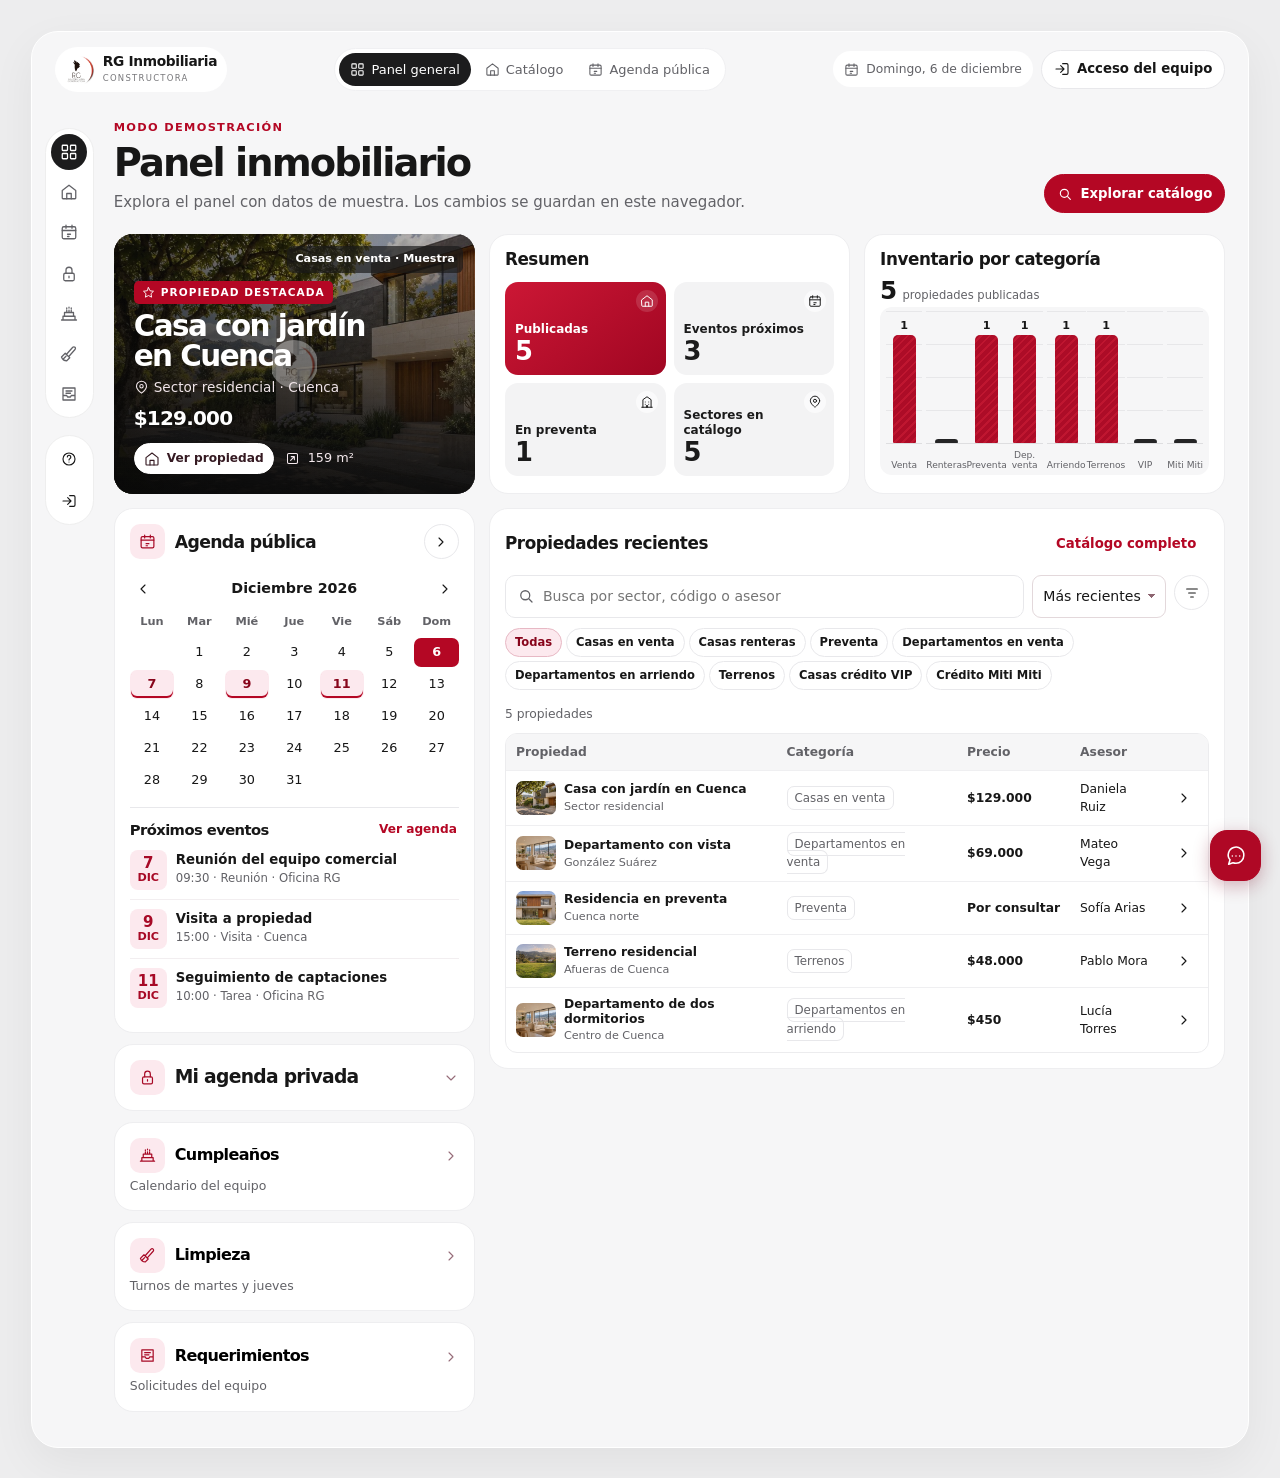
==== rg-panel/index.html @ 6d9566f4 "Publicar el panel interactivo de demostración de RG" ====
<!doctype html>
<html lang="es-EC">
<head>
<meta charset="utf-8">
<meta name="viewport" content="width=device-width,initial-scale=1">
<meta name="theme-color" content="#32141d">
<meta name="description" content="Catálogo de propiedades y panel de trabajo de RG Inmobiliaria Constructora.">
<link rel="icon" href="./assets/logo.webp" type="image/webp">
<link rel="stylesheet" href="./styles.css">
<title>RG Inmobiliaria Constructora</title>
<script type="module" src="./app.js"></script>
</head>
<body>
<div id="splash" aria-label="Cargando RG Inmobiliaria">
  <div class="splash-logo"><img src="./assets/logo.webp" alt="RG Inmobiliaria Constructora"></div>
  <div class="splash-track"><span></span></div>
</div>
<div id="app" aria-busy="true"></div>
<dialog id="dialog" aria-labelledby="dialog-name"></dialog>
<div id="alerts" aria-live="polite" aria-atomic="true"></div>
<noscript>Activa JavaScript para abrir el catálogo y el panel.</noscript>
</body>
</html>
---- rg-panel/styles.css ----
:root{--ink:#241a1e;--muted:#75696d;--soft:#f8f5f5;--paper:#fff;--border:#ebe4e6;--red:#a51d3c;--red-dark:#80142d;--rose:#faedf0;--wine:#2d111a;--radius:19px;--shadow:0 3px 14px #3a1d2207;--side:230px;color-scheme:light;font:16px/1.47 'Inter',system-ui,-apple-system,BlinkMacSystemFont,'Segoe UI',sans-serif;color:var(--ink);background:#f7f5f5}
*{box-sizing:border-box}
body{margin:0;min-width:320px}
button,input,select,textarea{font:inherit}
button{cursor:pointer}
a{color:inherit}
button:focus-visible,a:focus-visible,input:focus-visible,select:focus-visible,textarea:focus-visible,summary:focus-visible{outline:3px solid #ce6a82;outline-offset:3px}
button:disabled{cursor:not-allowed;opacity:.54}
button,select,a{-webkit-tap-highlight-color:transparent}
[hidden]{display:none!important}
img{display:block;max-width:100%;object-fit:cover}
h1,h2,h3,h4,p{margin:0}
h1,h2,h3,h4{line-height:1.16;letter-spacing:-.038em}
.small{font-size:.8rem;color:var(--muted)}
.muted{color:var(--muted)}
.ico{width:20px;height:20px;flex:none;vertical-align:middle}
.shell{min-height:100vh;padding-left:var(--side)}
.sidebar{position:fixed;inset:0 auto 0 0;width:var(--side);z-index:12;display:flex;flex-direction:column;background:linear-gradient(155deg,#401822 0%,#2b121a 45%,#231018 100%);color:white;padding:27px 15px 18px;overflow:auto}
.brand{display:flex;align-items:center;gap:10px;margin:0 3px 38px;width:calc(100% - 6px);padding:0;border:0;background:none;color:white;text-align:left}
.brand-logo{width:43px;height:43px;border-radius:11px;background:#fff;object-fit:contain;flex:none}
.brand strong{display:block;letter-spacing:-.024em;font-size:1rem;line-height:1.13}
.brand small{display:block;font-size:.64rem;letter-spacing:.15em;text-transform:uppercase;color:#d6aab4;margin-top:4px}
.nav-group{margin:0 0 21px}
.nav-heading{padding:0 12px;margin:0 0 8px;color:#bf9da7;text-transform:uppercase;font-size:.65rem;font-weight:760;letter-spacing:.13em}
.nav{width:100%;display:flex;align-items:center;gap:11px;margin:2px 0;padding:10px 12px;color:#e0cbd2;border:1px solid transparent;border-radius:10px;background:none;text-align:left;font-size:.86rem;font-weight:540}
.nav .ico{width:18px;height:18px;color:#cc91a0}
.nav:hover,.nav.active{color:#fff;background:#ffffff11}
.nav.active{border-color:#ee9fb42f;background:#a935555c}
.nav.active .ico{color:#fff}
.nav.active::after{content:"";margin-left:auto;width:5px;height:5px;border-radius:50%;background:#f3b3c4}
.side-bottom{margin-top:auto}
.side-offline{display:flex;align-items:center;gap:9px;margin:0 8px 10px;padding:9px 2px;color:#d9bcc4;border-bottom:1px solid #ffffff18;font-size:.75rem}
.side-offline .ico{height:16px;width:16px;color:#e7a8b6}
.topbar{height:68px;display:flex;justify-content:space-between;align-items:center;gap:12px;padding:0 30px;background:#fff;border-bottom:1px solid var(--border)}
.breadcrumb{display:flex;align-items:center;gap:8px;color:var(--muted);font-size:.84rem;white-space:nowrap}
.breadcrumb .ico{width:16px;height:16px;color:var(--red)}
.breadcrumb strong{color:var(--ink);font-weight:700}
.top-right{display:flex;align-items:center;gap:13px}
.top-date{display:flex;align-items:center;gap:7px;font-size:.8rem;color:var(--muted);text-transform:capitalize}
.top-date .ico{width:15px;height:15px}
.main{padding:30px;max-width:1600px;margin:auto}
.header-content{display:flex;align-items:end;justify-content:space-between;gap:16px;margin-bottom:24px}
.header-content .label{margin-bottom:7px}
.label{font-size:.7rem;font-weight:800;color:var(--red);letter-spacing:.13em;text-transform:uppercase}
.header-content h1{font-size:clamp(1.85rem,3.1vw,2.85rem);font-weight:790}
.header-content p{color:var(--muted);margin-top:7px;font-size:.93rem}
.profile{border:1px solid var(--border);border-radius:11px;background:#fff;display:flex;align-items:center;gap:7px;padding:5px 8px 5px 5px;color:var(--ink);font-size:.8rem;font-weight:700}
.profile .ico{width:15px;height:15px;color:var(--muted)}
.avatar{display:inline-grid;place-items:center;background:var(--rose);color:var(--red);width:36px;height:36px;border-radius:50%;flex:none;font-size:.72rem;font-weight:800;overflow:hidden}
.avatar img{width:100%;height:100%}
.avatar.mini{width:27px;height:27px;font-size:.62rem}
.profile .avatar{width:29px;height:29px}
.menu-toggle{display:none}
.btn,.iconbtn,.pill{display:inline-flex;align-items:center;justify-content:center;gap:7px;border:1px solid var(--border);border-radius:10px;min-height:39px;padding:8px 12px;background:#fff;color:var(--ink);font-size:.83rem;font-weight:720;text-decoration:none;white-space:nowrap}
.btn:hover,.iconbtn:hover,.pill:hover,.profile:hover{background:var(--rose);border-color:#dfacb9;color:var(--red-dark)}
.btn .ico,.iconbtn .ico{width:16px;height:16px}
.btn.primary{background:var(--red);border-color:var(--red);color:#fff;box-shadow:0 3px 8px #9b214727}
.btn.primary:hover{background:var(--red-dark);border-color:var(--red-dark)}
.btn.danger{color:#aa1738;background:#fff6f8;border-color:#ecc4cd}
.btn.ghost{border-color:transparent;background:none;color:var(--red);box-shadow:none}
.btn.light{background:#fff;color:#351a22;border-color:#fff}
.iconbtn{width:35px;height:35px;min-height:35px;padding:0}
.pill{border-radius:100px;padding:7px 12px;min-height:0;font-size:.82rem}
.pill.active{background:var(--rose);border-color:#e7b8c4;color:var(--red-dark)}
.action-row{display:flex;gap:8px;flex-wrap:wrap;align-items:center}
.dashboard{display:grid;grid-template-columns:minmax(0,1fr) minmax(282px,320px);gap:22px;align-items:start}
.dashboard-left,.dashboard-right,.stack{display:grid;gap:18px;min-width:0}
.panel{border:1px solid var(--border);border-radius:var(--radius);background:var(--paper);box-shadow:var(--shadow);min-width:0}
.panel.pad{padding:19px}
.widget-head{display:flex;justify-content:space-between;align-items:center;gap:8px;margin-bottom:14px}
.widget-head h2,.widget-head h3{font-size:1.08rem}
.widget-title{display:flex;align-items:center;gap:10px}
.tile-icon{width:35px;height:35px;display:grid;place-items:center;background:var(--rose);color:var(--red);border-radius:10px;flex:none}
.tile-icon .ico{width:17px;height:17px}
.hero{position:relative;overflow:hidden;isolation:isolate;min-height:315px;display:flex;align-items:end;border-radius:var(--radius);background:#582334;color:#fff;box-shadow:0 5px 17px #420d2613}
.hero-img,.hero-shade{position:absolute;inset:0;width:100%;height:100%;z-index:-2}
.hero-img{object-position:center 52%}
.hero-shade{z-index:-1;background:linear-gradient(90deg,#261016f5 1%,#301219ad 42%,#220e1138 78%),linear-gradient(0deg,#211019a0,transparent 52%)}
.hero-content{padding:27px 28px;width:min(100%,560px)}
.hero .kicker{display:inline-flex;align-items:center;gap:6px;margin-bottom:11px;border-radius:5px;padding:4px 8px;font-size:.66rem;font-weight:800;letter-spacing:.10em;text-transform:uppercase;background:#fae7eb;color:#84243b}
.hero .kicker .ico{width:13px;height:13px}
.hero h2{font-size:clamp(1.8rem,3.1vw,3.15rem);line-height:1.02;max-width:520px;letter-spacing:-.053em}
.hero .location{color:#f0e5e9;font-size:.85rem;margin:9px 0 11px}
.hero .price{font-size:1.7rem;color:#fff;font-weight:820;letter-spacing:-.04em}
.hero .hero-foot{margin-top:14px;display:flex;gap:11px;align-items:center;flex-wrap:wrap}
.hero-mark{position:absolute;right:17px;top:15px;font-size:.7rem;font-weight:740;border-radius:6px;padding:5px 8px;background:#2a1023b5;color:white}
.hero-watermark{position:absolute;width:48px;height:48px;top:50%;left:50%;transform:translate(-50%,-50%);opacity:.6;object-fit:contain;border-radius:50%;pointer-events:none;z-index:-0}
.location{display:flex;align-items:center;gap:5px;color:var(--muted);font-size:.81rem}
.location .ico{width:15px;height:15px}
.collection-title{display:flex;align-items:center;justify-content:space-between;gap:10px;margin-bottom:12px}
.collection-title h2{font-size:1.37rem}
.collection-title small{color:var(--muted);font-size:.79rem}
.filters{display:grid;gap:10px}
.search{display:flex;gap:8px}
.searchbox{display:flex;gap:8px;align-items:center;background:white;border:1px solid var(--border);padding:0 11px;border-radius:10px;flex:1;min-width:0;color:var(--muted)}
.searchbox .ico{width:18px;height:18px}
.searchbox input{min-width:0;width:100%;border:0;border-radius:0;padding:10px 0;background:transparent;font-size:.88rem}
.searchbox input:focus{outline:none}
.searchbox:focus-within{outline:2px solid #b8516a}
.search select{width:auto;max-width:49%}
.filter-chips{display:flex;overflow:auto;gap:6px;padding-bottom:4px;scrollbar-width:thin}
.filter-chips .pill{flex:none}
.results{margin-top:11px}
.results-message{font-size:.77rem;color:var(--muted);margin:0 0 10px}
.cards{display:grid;grid-template-columns:repeat(2,minmax(0,1fr));gap:15px}
.cards.catalog-grid{grid-template-columns:repeat(auto-fill,minmax(min(250px,100%),1fr))}
.card{min-width:0;overflow:hidden}
.card-media{position:relative;display:block;aspect-ratio:1.72;width:100%;border:0;padding:0;overflow:hidden;background:#eedee2;color:var(--red)}
.card-media img.cover{width:100%;height:100%;transition:transform .27s}
.card-media:hover img.cover{transform:scale(1.045)}
.card-media .placehold{display:grid;place-items:center;width:100%;height:100%}
.placehold .ico{width:43px;height:43px}
.brand-watermark{position:absolute;left:50%;top:50%;width:39px;height:39px;transform:translate(-50%,-50%);border-radius:50%;opacity:.75;object-fit:contain;pointer-events:none}
.badge{display:inline-flex;align-items:center;gap:5px;background:var(--rose);color:var(--red-dark);border-radius:6px;padding:4px 7px;font-size:.72rem;font-weight:760;line-height:1.22}
.card-media .badge,.gallery .badge{position:absolute;top:10px;right:10px;background:#fff5f8}
.card-media .sample{position:absolute;left:10px;top:10px;padding:3px 6px;color:#fff;border-radius:5px;background:#2c1921c9;font-size:.65rem}
.card-inner{padding:13px 13px 11px}
.card-title{display:block;text-align:left;border:0;background:none;padding:0;margin:0 0 6px;color:var(--ink);font-size:1rem;font-weight:780;line-height:1.2;letter-spacing:-.024em}
.card-title:hover{color:var(--red)}
.card .price{font-size:1.17rem;font-weight:820;color:var(--red);margin:7px 0 5px}
.meta{display:flex;flex-wrap:wrap;align-items:center;gap:8px;font-size:.8rem;color:var(--muted)}
.meta span{display:inline-flex;align-items:center;gap:4px}
.meta .ico{width:15px;height:15px}
.card-foot{border-top:1px solid var(--border);display:flex;align-items:center;justify-content:space-between;margin-top:10px;padding-top:9px;gap:5px}
.author{min-width:0;display:flex;align-items:center;gap:6px;color:var(--muted);font-size:.75rem}
.icon-link{padding:2px!important;min-width:0;min-height:0;border:0;background:none;color:var(--red);font-size:.76rem;font-weight:740;text-overflow:ellipsis;white-space:nowrap}
.calendar{display:grid;gap:4px}
.month-nav{display:flex;align-items:center;justify-content:space-between;margin:2px 0 3px;font-weight:760;font-size:.89rem}
.month-nav .iconbtn{height:27px;width:27px;min-height:27px;border:none}
.weekdays,.days{display:grid;grid-template-columns:repeat(7,minmax(0,1fr));gap:3px}
.weekdays span{color:var(--muted);font-size:.71rem;text-align:center;font-weight:650;padding:4px 0}
.day{border:1px solid transparent;position:relative;min-height:29px;border-radius:7px;font-size:.8rem;display:grid;place-items:center;background:none;color:var(--ink);padding:3px 0}
.day.today{background:var(--red);color:white;font-weight:760}
.day.point{box-shadow:inset 0 -2px var(--red);background:var(--rose);color:var(--red-dark);font-weight:740}
.day.today.point{background:var(--red);color:white;box-shadow:inset 0 -2px #ffb8cd}
.day.chosen,.day:hover{border-color:#c58092}
.agenda-list{display:grid}
.agenda-list .empty-mini{padding:8px 0 0}
.agenda-title{display:flex;align-items:center;justify-content:space-between;gap:6px;border-top:1px solid var(--border);margin-top:12px;padding-top:11px}
.agenda-title h3{font-size:.92rem}
.event-row{display:flex;align-items:center;gap:9px;padding:9px 0;border-bottom:1px solid #f2eef0}
.event-row:last-child{border:0}
.event-open{padding:0;border:0;background:none;text-align:left;color:inherit;flex:1;min-width:0}
.event-open:hover strong{color:var(--red)}
.event-row strong{display:block;overflow-wrap:anywhere;font-size:.83rem;line-height:1.2}
.event-row small{display:block;color:var(--muted);font-size:.73rem;margin-top:3px}
.date-chip{display:grid;place-items:center;align-content:center;min-width:37px;min-height:40px;background:var(--rose);color:var(--red-dark);border-radius:8px;font-size:.7rem;line-height:1.1;font-weight:730;text-transform:uppercase}
.date-chip b{font-size:.94rem}
.inline-count{color:var(--red);font-size:.76rem;font-weight:790;white-space:nowrap}
.widget-compact{display:block;width:100%;text-align:left;background:none;border:0;padding:0}
.widget-compact:hover{color:var(--red)}
.widget-compact .widget-head{margin:0}
.widget-compact .widget-title h3{font-size:1rem}
.widget-copy{margin:4px 0 0;color:var(--muted);font-size:.78rem}
.widget-close{margin-left:auto;color:#966c79}
.widget-close .ico{width:16px;height:16px}
.widget-modules{gap:10px}
.foldable>summary{display:flex;align-items:center;gap:10px;list-style:none;cursor:pointer}
.foldable>summary::-webkit-details-marker{display:none}
.foldable[open]>summary{margin-bottom:11px}
.foldable[open] .widget-close{transform:rotate(180deg)}
.widget-content{margin-top:10px}
.full-agenda{display:grid;grid-template-columns:minmax(295px,1.5fr) minmax(260px,1fr);gap:19px;align-items:start}
.full-agenda .day,.calendar-big .day{min-height:46px;font-size:.92rem}
.list-row{display:flex;align-items:center;justify-content:space-between;gap:10px;padding:12px 0;border-bottom:1px solid var(--border)}
.list-row:last-child{border-bottom:0}
.list-row strong{font-size:.91rem}
.list-row .list-meta{color:var(--muted);font-size:.8rem;margin-top:3px}
.list-row small{color:var(--muted)}
.list-row .flex-left{display:flex;gap:10px;align-items:center;min-width:0}
.empty{padding:24px 18px;text-align:center;color:var(--muted);background:#fcfafa;border:1px dashed #e2d4d8;border-radius:12px;font-size:.88rem}
.empty-mini{font-size:.83rem;color:var(--muted)}
.info-box{padding:11px 13px;background:#faf3f5;border:1px solid #f0dce2;border-radius:10px;color:#694955;font-size:.84rem;margin-bottom:13px}
.cleaning-layout{display:grid;grid-template-columns: minmax(0,1.2fr) minmax(290px,1fr);gap:18px;align-items:start}
.cleaning-layout .stack{gap:12px}
.turns{display:grid;gap:8px;margin-top:11px}
.turn{display:grid;grid-template-columns:minmax(70px,.63fr) minmax(0,1.7fr) minmax(97px,auto);gap:8px;align-items:center;background:#fff;border:1px solid var(--border);border-radius:10px;padding:10px;font-size:.82rem}
.turn .section{font-weight:800}
.turn select{min-width:0;width:100%;font-size:.78rem;padding-left:7px}
.total-fine{display:flex;align-items:center;justify-content:space-between;gap:10px}
.total-fine .sum{font-size:2rem;font-weight:800;color:var(--red);line-height:1.1;letter-spacing:-.06em}
.fine-group{padding:9px 0;border-bottom:1px solid var(--border)}
.fine-group summary{display:flex;gap:8px;justify-content:space-between;cursor:pointer;font-size:.89rem;font-weight:720}
.fine-group ul{margin:7px 0;color:var(--muted);font-size:.81rem;padding-left:18px}
.tag-list{display:flex;gap:5px;flex-wrap:wrap}
.tag{font-size:.74rem;border:1px solid var(--border);padding:4px 7px;border-radius:7px;color:var(--muted)}
.tag.green{color:#2b674d;background:#edf8f0;border-color:#d9ecdd}
.tag.red{color:var(--red-dark);background:var(--rose);border-color:#eed2d9}
.request-desc{white-space:pre-wrap;color:var(--muted);margin-top:6px;font-size:.9rem}
.request-grid{display:grid;grid-template-columns:repeat(auto-fill,minmax(min(275px,100%),1fr));gap:13px}
.request-card .action-row{margin-top:10px}
.request-card .meta{margin-top:7px}
dialog{margin:auto;border:0;padding:0;border-radius:20px;width:min(calc(100% - 24px),580px);max-width:none;max-height:calc(100dvh - 26px);color:var(--ink);background:#fff;box-shadow:0 26px 80px #28101848}
dialog.wide{width:min(calc(100% - 24px),850px)}
dialog::backdrop{background:#26141f95;backdrop-filter:blur(3px)}
.dialog-top{position:sticky;top:0;z-index:2;padding:16px 21px;display:flex;justify-content:space-between;align-items:center;gap:8px;border-bottom:1px solid var(--border);background:#fff}
.dialog-top h2{font-size:1.25rem}
.dialog-body{padding:19px 21px 21px}
.dialog-body p{line-height:1.55}
.dialog-actions{display:flex;gap:8px;justify-content:flex-end;flex-wrap:wrap;margin-top:16px}
.form{display:grid;gap:12px}
.form>fieldset{padding:12px 14px;border:1px solid var(--border);border-radius:11px;min-width:0}
.form>fieldset legend{padding:0 6px;font-size:.89rem;font-weight:800}
.field label,.field legend{font-size:.81rem;font-weight:720;display:block;margin:0 0 5px}
.field .hint{font-size:.77rem;margin-top:4px;color:var(--muted)}
input:not([type=checkbox]),textarea,select{width:100%;min-width:0;border:1px solid #e3d8db;border-radius:9px;min-height:39px;padding:8px 10px;color:var(--ink);background:#fff;font-size:.88rem}
select{appearance:none;padding-right:24px;background-image:linear-gradient(45deg,transparent 50%,#8d6570 50%),linear-gradient(135deg,#8d6570 50%,transparent 50%);background-position:calc(100% - 13px) center,calc(100% - 9px) center;background-size:4px 4px;background-repeat:no-repeat}
input[type=checkbox]{accent-color:var(--red);width:16px;height:16px;flex:none}
textarea{min-height:77px;resize:vertical}
.fields{display:grid;gap:10px;grid-template-columns:repeat(2,minmax(0,1fr))}
.fields.three{grid-template-columns:repeat(3,minmax(0,1fr))}
.field.span{grid-column:1/-1}
.checks{display:flex;flex-wrap:wrap;gap:5px 13px}
.check{display:flex;align-items:center;gap:6px;font-size:.83rem}
.switch{display:flex;align-items:center;gap:8px;font-weight:720;font-size:.85rem}
.form-details{border:1px solid var(--border);border-radius:10px;padding:11px 13px}
.form-details>summary{font-size:.9rem;font-weight:780;cursor:pointer}
.form-details[open]>summary{margin-bottom:11px}
.form-details .fieldset{margin:9px 0 0;padding:8px 0}
.form-details .fieldset h4{font-size:.86rem;margin-bottom:5px}
.form-banner{display:flex;justify-content:space-between;gap:8px;flex-wrap:wrap;padding:10px 12px;background:var(--soft);border-radius:9px;font-size:.82rem;color:var(--muted)}
.error-text{font-size:.83rem;color:#931431}
.gallery{position:relative;overflow:hidden;border-radius:13px;background:#f3e7eb;min-height:160px}
.gallery .cover{width:100%;max-height:465px;aspect-ratio:1.75;object-fit:cover}
.gallery .placehold{height:220px;display:grid;place-items:center;color:var(--red)}
.gallery .brand-watermark{width:65px;height:65px}
.thumbs{display:flex;gap:7px;overflow:auto;margin:9px 0 0}
.thumb{padding:0;width:70px;height:48px;flex:none;border:2px solid transparent;border-radius:8px;overflow:hidden;background:var(--rose)}
.thumb img{width:100%;height:100%}
.thumb.active{border-color:var(--red)}
.image-upload{display:grid;gap:6px;border:1px dashed #dab5c0;border-radius:12px;padding:12px;background:#fffbfc}
.image-upload p{color:var(--muted);font-size:.81rem}
.photo-manager{display:flex;gap:7px;flex-wrap:wrap}
.photo-chip{position:relative;width:86px;height:70px;border-radius:8px;overflow:hidden;background:var(--rose);border:2px solid transparent}
.photo-chip:first-child{border-color:var(--red)}
.photo-chip img{width:100%;height:100%}
.photo-chip button{position:absolute;top:2px;height:24px;width:24px;min-height:24px;border:none;border-radius:50%;background:#fff}
.photo-chip .remove{right:2px}
.photo-chip .front{left:2px}
.detail-title{display:flex;align-items:start;justify-content:space-between;gap:10px;margin:14px 0 7px}
.detail-title .price{font-size:1.57rem;font-weight:810;color:var(--red);white-space:nowrap}
.detail-text{display:grid;gap:9px;margin-top:13px}
.detail-text p{white-space:pre-wrap;color:var(--muted)}
.detail-block{background:var(--soft);border-radius:10px;padding:12px;margin-top:8px}
.detail-block h3{font-size:.97rem;margin-bottom:5px}
.ad-preview{position:relative;aspect-ratio:4/5;max-height:420px;margin:auto;display:grid;place-items:center}
.ad-preview img{height:100%;width:100%;border-radius:12px;object-fit:contain}
#alerts{position:fixed;z-index:25;right:20px;bottom:79px;display:grid;gap:8px;max-width:calc(100% - 40px);pointer-events:none}
.toast{color:#fff;padding:10px 13px;border-radius:10px;background:#41202c;box-shadow:var(--shadow);font-size:.86rem}
.toast.error{background:#891733}
.assistant{position:fixed;right:19px;bottom:19px;z-index:20;touch-action:none}
.assistant-button{display:grid;place-items:center;width:51px;height:51px;background:#9d1c3b;color:white;border:1px solid #b54760;box-shadow:0 5px 17px #82112b4d;border-radius:17px}
.assistant-button .ico{width:22px;height:22px}
.assistant-pop{position:fixed;z-index:20;width:min(275px,calc(100vw - 20px));background:#fff;border-radius:13px;padding:13px;border:1px solid var(--border);box-shadow:0 7px 27px #47182d22}
.assistant-pop h3{font-size:1rem}
.assistant-pop p{font-size:.81rem;color:var(--muted);margin:5px 0 9px}
.assistant-pop .btn{width:100%;justify-content:flex-start;margin-top:5px}
#splash{display:grid;place-content:center;place-items:center;gap:12px;position:fixed;inset:0;z-index:45;background:radial-gradient(ellipse at center,#612539,#2a1019 67%);transition:opacity .34s,visibility .34s}
#splash.done{opacity:0;visibility:hidden;pointer-events:none}
.splash-logo{width:136px;height:136px;display:grid;place-items:center;border-radius:50%;overflow:hidden;background:white;box-shadow:0 0 0 9px #ffffff18,0 10px 35px #0005;animation:emerge .77s both}
.splash-logo img{width:100%;height:100%;object-fit:contain}
.splash-track{height:2px;width:104px;background:#ffffff45;border-radius:4px;overflow:hidden;margin-top:5px}
.splash-track span{width:45%;height:100%;display:block;background:#ffc6d5;animation:loading 1.1s infinite}
@keyframes emerge{from{opacity:0;transform:scale(.82) rotate(-8deg)}to{opacity:1;transform:none}}
@keyframes loading{from{transform:translateX(-100%)}to{transform:translateX(325%)}}
.loader{display:grid;justify-items:center;gap:10px;text-align:center;color:var(--red);min-height:132px;place-content:center}
.construction{position:relative;width:94px;height:73px}
.construction .ico{width:77px;height:58px;position:absolute;bottom:0;left:0;stroke-dasharray:155;animation:build 1.6s linear infinite alternate}
.construction .ico+.ico{width:28px;height:28px;left:auto;right:0;top:0;transform-origin:right top;stroke-dasharray:none;animation:hammer .6s ease-in-out infinite alternate}
@keyframes build{from{stroke-dashoffset:110}to{stroke-dashoffset:0}}
@keyframes hammer{from{transform:rotate(-12deg)}to{transform:rotate(22deg)}}
@media(max-width:1200px){:root{--side:197px}.main,.topbar{padding-left:22px;padding-right:22px}.dashboard{grid-template-columns:minmax(0,1fr) minmax(260px,285px);gap:15px}.sidebar{padding-left:12px;padding-right:12px}.hero{min-height:294px}}
@media(max-width:995px){:root{--side:173px}.main,.topbar{padding-left:17px;padding-right:17px}.dashboard{grid-template-columns:minmax(0,1fr)}.dashboard-right{grid-template-columns:repeat(2,minmax(0,1fr));align-items:start}.sidebar{padding-left:8px;padding-right:8px}.brand strong{font-size:.85rem}.brand-logo{width:35px;height:35px}}
@media(max-width:760px){:root{--side:0px}.sidebar{width:224px;transform:translateX(-100%);transition:transform .2s}.sidebar.open{transform:translateX(0)}.mobile-shade{position:fixed;inset:0;z-index:11;background:#27172078;border:0}.topbar{height:56px;padding:0 13px}.main{padding:19px 13px 85px}.menu-toggle{display:inline-flex}.breadcrumb{gap:5px}.breadcrumb>span{display:none}.top-date{display:none}.header-content{align-items:start}.header-content p{font-size:.85rem}.header-content .btn{font-size:.75rem}.header-content .btn .ico{width:14px;height:14px}.hero-content{padding:22px}.hero{min-height:285px}.full-agenda,.cleaning-layout{grid-template-columns:1fr}.side-offline{margin-top:9px}}
@media(max-width:520px){.dashboard-right{grid-template-columns:1fr}.header-content{flex-wrap:wrap}.cards{gap:9px}.card-inner{padding:9px}.card-title{font-size:.91rem}.card .location{font-size:.75rem}.card .meta{gap:5px}.card .meta span{font-size:.72rem}.card-foot .icon-link{display:none}.card-media .badge{font-size:.63rem;top:auto;bottom:7px;right:7px}.card-media .sample{top:7px;left:7px}.fields,.fields.three{grid-template-columns:1fr}.dialog-body{padding:14px}.dialog-top{padding:12px 14px}.detail-title{flex-wrap:wrap}.hero-watermark{left:74%}}
@media(prefers-reduced-motion:reduce){*,*::before,*::after{animation-duration:.001ms!important;scroll-behavior:auto!important;transition-duration:.001ms!important}}
.searchbox input:not([type=checkbox]){border:0;min-height:0;border-radius:0;padding:10px 0;background:transparent}
@media(min-width:761px){.iconbtn.menu-toggle{display:none}}
@media(min-width:995px){.filter-chips{flex-wrap:wrap;overflow:visible}}
.hero h2{max-width:13ch;text-wrap:balance}
.hero-content{position:relative;z-index:1}
.top-date{text-transform:none}
.top-date::first-letter{text-transform:uppercase}

:root{
  --ink:#171717;--muted:#626267;--soft:#f6f6f7;--paper:#fff;--border:#e8e8eb;
  --red:#b40724;--red-dark:#87051b;--rose:#fce9ee;--wine:#181819;
  --radius:19px;--shadow:0 1px 4px #14141408;--side:66px;
  font-family:-apple-system,BlinkMacSystemFont,"SF Pro Text","Segoe UI",system-ui,sans-serif;
  background:#ededee;
}
body{padding:clamp(0px,2.4vw,36px)}
.shell{max-width:1500px;margin:auto;padding:0;position:relative;border-radius:27px;background:#f6f6f7;min-height:calc(100vh - 64px);box-shadow:0 15px 45px #1515150e;border:1px solid #fff}
.topbar{height:auto;min-height:72px;border-radius:27px 27px 0 0;background:transparent;padding:13px 23px 10px;border:0;gap:14px}
.top-brand,.top-right{display:flex;align-items:center;gap:8px;flex:none}
.brand{width:auto;margin:0;padding:5px 10px 5px 6px;border-radius:50px;background:#fff;color:var(--ink);gap:7px}
.brand-logo{width:35px;height:35px;border-radius:50%}
.brand strong{font-size:.86rem}
.brand small{color:#77777a;font-size:.53rem;margin-top:3px}
.top-date{font-size:.77rem;background:#fff;padding:9px 11px;border-radius:50px;white-space:nowrap}
.top-nav{max-width:100%;min-width:0}
.top-nav .nav-group{display:flex;margin:0;background:#fff;border:1px solid #f0f0f2;padding:4px;gap:3px;border-radius:30px}
.top-nav .nav{width:auto;border-radius:23px;padding:7px 11px;font-size:.81rem;white-space:nowrap}
.top-nav .nav .ico{width:15px;height:15px;color:inherit}
.nav{margin:0;color:var(--muted);border:0;justify-content:center;box-shadow:none;gap:6px}
.nav:hover{background:#f2f2f3;color:var(--ink)}
.nav.active{background:#1c1c1d;color:#fff}
.nav.active::after{display:none}
.nav .ico,.nav.active .ico{color:inherit}
.sidebar{position:absolute;top:96px;bottom:auto;left:13px;width:49px;min-height:326px;border:0;border-radius:30px;background:none;color:var(--ink);padding:0;overflow:visible;gap:17px}
.sidebar nav,.sidebar .side-bottom{display:grid;gap:6px;background:#fff;border:1px solid #eee;border-radius:26px;padding:5px}
.sidebar nav .nav-group{margin:0;display:grid;gap:4px}
.sidebar .nav,.sidebar .iconbtn{height:36px;width:36px;min-height:0;padding:0;border-radius:50%}
.sidebar .iconbtn{border:0}
.sidebar .nav span{display:none}
.sidebar .side-bottom{margin:0}
.profile{border-radius:28px}
.profile .avatar{background:#1b1b1d;color:#fff}
.main{padding:15px 23px 35px 82px;max-width:none}
.header-content{margin-bottom:21px}
.header-content h1{font-weight:720;letter-spacing:-.05em;font-size:clamp(1.9rem,3vw,3rem)}
.header-content .label{margin-bottom:6px}
.header-content p{margin-top:5px;font-size:.94rem}
.label{letter-spacing:.115em;color:var(--red);font-size:.71rem}
.btn,.iconbtn{border-radius:22px}
.btn.primary{background:var(--red);border-color:var(--red);box-shadow:none}
.btn.primary:hover{background:var(--red-dark);border-color:var(--red-dark)}
.panel{border-color:#eeeef0;background:#fff;box-shadow:none}
.panel.pad{padding:15px}
.overview-grid{display:grid;grid-template-columns:repeat(3,minmax(0,1fr));gap:14px;align-items:start}
.overview-grid>.hero,.overview-metrics,.overview-chart{height:260px}
.overview-grid .hero{min-height:0;background:#1d1d1e;box-shadow:none}
.hero-shade{background:linear-gradient(90deg,#080808b8 0%,#11111139 100%),linear-gradient(0deg,#0a0a0af5,transparent 88%)}
.hero-content{padding:20px}
.hero h2{font-size:clamp(1.37rem,2.3vw,2.35rem);line-height:1.03}
.hero .location{margin:6px 0}
.hero .price{font-size:1.25rem}
.hero .hero-foot{margin-top:10px}
.hero .hero-foot .btn{min-height:31px;padding:5px 9px;font-size:.76rem}
.hero .kicker{margin-bottom:7px;background:#b40724;color:white}
.hero-mark{top:12px;right:12px;background:#1a1a1aac}
.hero-watermark{opacity:.34}
.collection-title h2,.overview-chart h2,.overview-metrics h2{font-size:1.05rem;font-weight:700;letter-spacing:-.025em}
.metric-grid{display:grid;grid-template-columns:repeat(2,minmax(0,1fr));grid-template-rows:repeat(2,minmax(0,1fr));gap:8px;height:calc(100% - 34px)}
.metric{position:relative;display:flex;min-width:0;flex-direction:column;align-items:flex-start;justify-content:flex-end;gap:3px;text-align:left;border:0;border-radius:13px;padding:10px;color:#1b1b1b;background:#f3f3f4}
.metric:hover{background:#ebebed}
.metric.primary-metric{background:linear-gradient(142deg,#cc1735,#a00622);color:#fff}
.metric.primary-metric:hover{background:#8e0721}
.metric strong{font-size:1.61rem;line-height:1;letter-spacing:-.04em;font-variant-numeric:tabular-nums}
.metric-label{font-weight:640;font-size:.75rem;line-height:1.18}
.metric-ico{position:absolute;top:8px;right:8px;border-radius:50%;background:#fff9;padding:4px;display:grid;place-items:center}
.metric-ico .ico{width:14px;height:14px}
.primary-metric .metric-ico{background:#fff2}
.chart-summary{display:flex;align-items:baseline;gap:6px;margin:-3px 0 4px}
.chart-summary strong{font-size:1.54rem;line-height:1;font-variant-numeric:tabular-nums;letter-spacing:-.03em}
.chart-summary span{font-size:.72rem;color:var(--muted)}
.chart-area{height:calc(100% - 60px);display:grid;grid-template-columns:repeat(8,minmax(0,1fr));gap:4px;padding:4px 6px 5px;background:#f6f6f7;border-radius:12px}
.chart-column{border:0;background:transparent;padding:0;display:grid;grid-template-rows:minmax(0,1fr) 23px;gap:3px;align-items:end;text-align:center;font-size:.57rem;color:var(--muted);line-height:1.05}
.chart-column:hover .chart-bar{filter:brightness(.75)}
.chart-track{display:flex;align-items:end;justify-content:center;height:100%;border-bottom:1px solid #dedee0;background:repeating-linear-gradient(to top,transparent 0,transparent calc(25% - 1px),#e7e7e9 calc(25% - 1px),#e7e7e9 25%)}
.chart-bar{height:var(--bar-height);width:min(23px,83%);position:relative;border-radius:5px 5px 1px 1px;background:repeating-linear-gradient(135deg,#ad0c27 0,#ad0c27 4px,#bf1630 4px,#bf1630 6px)}
.chart-bar[data-empty]{height:4px;background:#242425}
.chart-bar b{position:absolute;bottom:100%;margin-bottom:3px;left:0;right:0;font-size:.7rem;color:var(--ink)}
.overview-side{grid-column:1;grid-row:2;gap:11px}
.overview-grid .activity{grid-column:2/4;grid-row:2;min-width:0;overflow:hidden}
.activity .filter-chips{gap:4px}
.activity .pill{font-size:.72rem;padding:5px 9px}
.table-scroll{overflow:auto;border-radius:12px;border:1px solid #ececee}
.activity-table{width:100%;border-collapse:collapse;min-width:470px;text-align:left}
.activity-table thead{background:#f6f6f7}
.activity-table th,.activity-table td{padding:9px 10px;border-bottom:1px solid #efeff1;font-size:.77rem}
.activity-table th{font-weight:650;color:var(--muted);white-space:nowrap}
.activity-table tr:last-child td{border-bottom:0}
.activity-table tr:hover td{background:#fafafa}
.activity-table td:nth-child(3){white-space:nowrap}
.activity-table .iconbtn{border:0;width:29px;height:29px;min-height:29px}
.table-property{display:flex;align-items:center;gap:8px;padding:0;border:0;background:none;color:var(--ink);text-align:left;line-height:1.2}
.table-property:hover strong{color:var(--red)}
.table-photo{width:40px;height:34px;flex:none;border-radius:7px;overflow:hidden;display:grid;place-items:center;background:#f0f0f1}
.table-photo .cover{height:100%;width:100%}
.table-photo .ico{width:16px;height:16px}
.table-property small{display:block;color:var(--muted);font-size:.7rem;margin-top:3px}
.only-reader{position:absolute;height:1px;width:1px;clip-path:inset(50%);overflow:hidden;white-space:nowrap}
.avatar,.tile-icon,.date-chip{background:#fce9ee;color:#a70a26}
.badge{background:#fce9ee;color:#9a0822}
.assistant-button{background:#af0825;border-color:#af0825}
#splash{background:radial-gradient(ellipse at center,#3b1720,#171717 67%)}
@media(max-width:1130px){.main{padding-right:16px}.topbar{padding-inline:15px}.top-nav .nav{padding-inline:9px}.overview-grid{gap:10px}.panel.pad{padding:13px}}
@media(max-width:960px){.overview-grid{grid-template-columns:repeat(2,minmax(0,1fr))}.overview-grid>.hero{grid-column:1/-1;height:245px}.overview-grid>.hero h2{font-size:2.2rem}.overview-metrics,.overview-chart{height:233px}.overview-side{grid-column:1/-1;grid-row:4;grid-template-columns:1fr 1fr}.overview-grid .activity{grid-column:1/-1;grid-row:3}.top-date{display:none}}
@media(max-width:760px){body{padding:0;background:#f6f6f7}.shell{border:0;border-radius:0;min-height:100vh}.topbar{min-height:58px;border-radius:0;padding:8px 12px}.top-nav{display:none}.main{padding:12px 12px 77px}.top-right .btn{font-size:.7rem;padding:6px 9px}.sidebar{position:fixed;top:0;bottom:0;left:0;width:221px;transform:translateX(-100%);background:#fff;border-radius:0;padding:20px 10px;min-height:0}.sidebar.open{transform:translateX(0)}.sidebar nav,.sidebar .side-bottom{border:0;border-radius:0}.sidebar .nav{width:100%;justify-content:start;padding:0 9px;border-radius:9px}.sidebar .nav span{display:inline}.sidebar .side-bottom{display:flex;margin-top:auto}.top-brand .menu-toggle{display:inline-flex}}
@media(max-width:480px){.overview-grid>.hero{height:222px}.overview-grid>.hero h2{font-size:1.8rem}.overview-metrics,.overview-chart{height:246px}.overview-grid:not(.nothing){grid-template-columns:1fr}.overview-grid .activity,.overview-side{grid-column:1;grid-row:auto}.overview-grid .activity{grid-row:4}.overview-side{grid-template-columns:1fr}.chart-column{font-size:.7rem}}
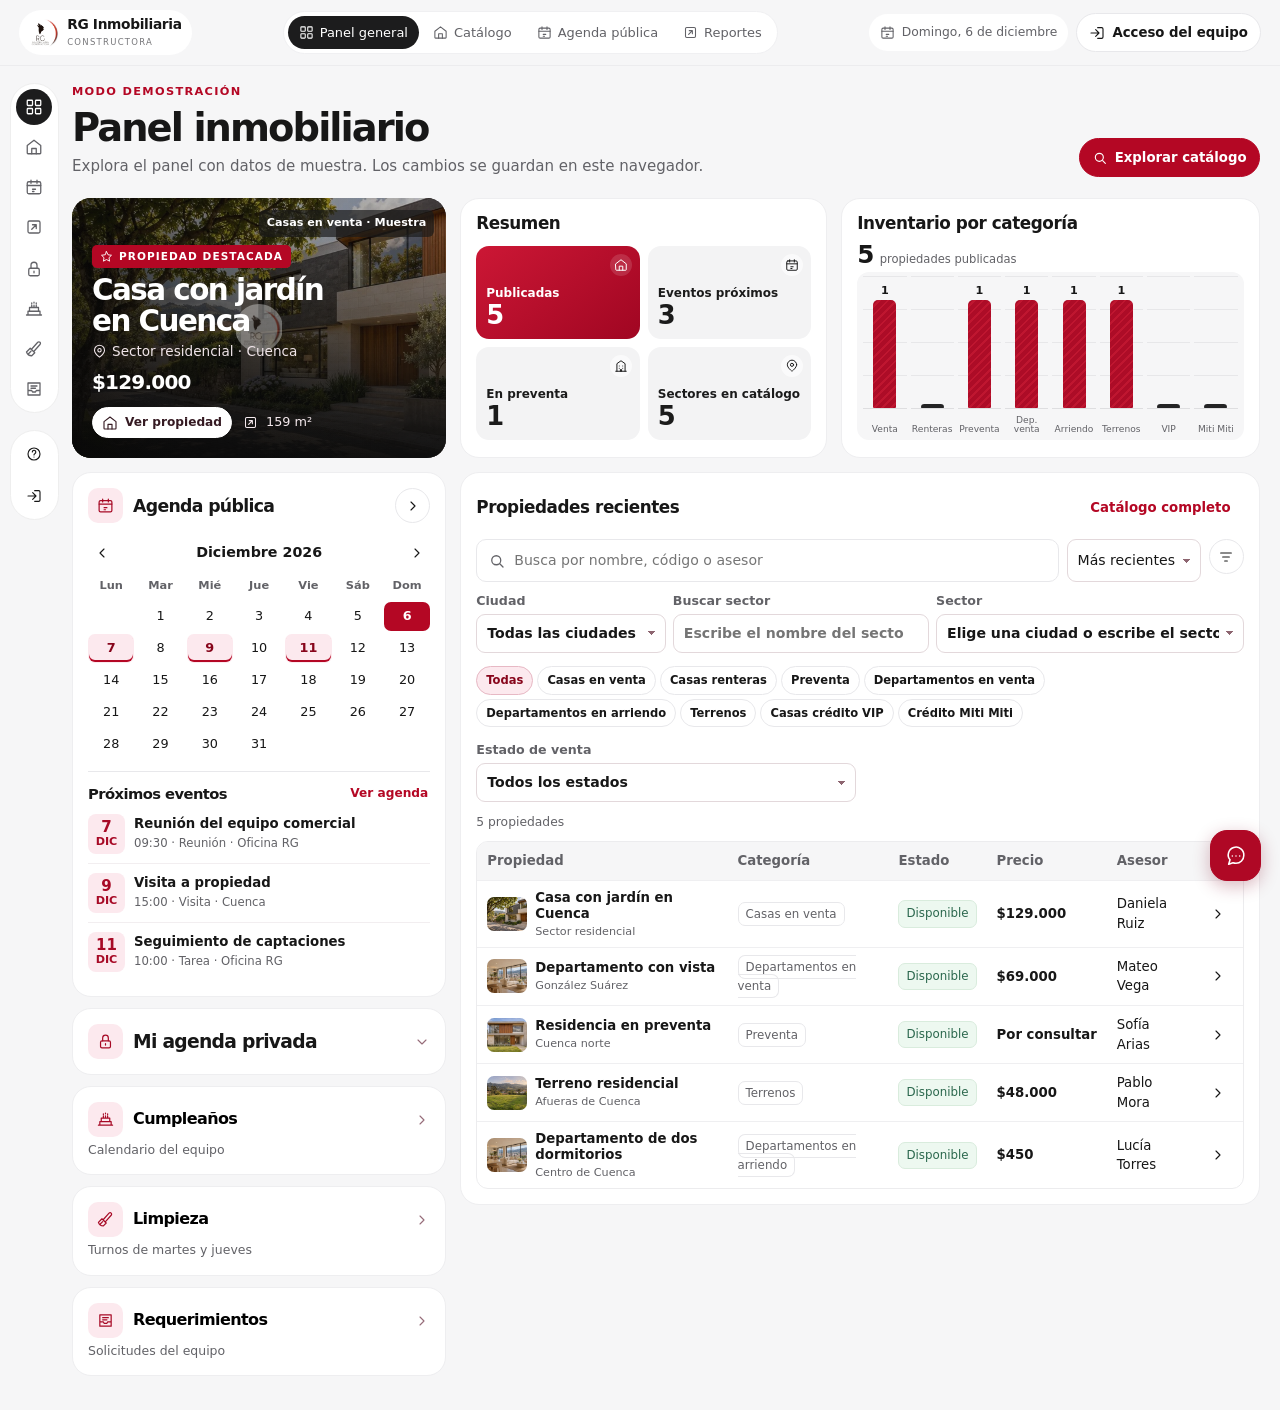
==== commit 8edb1841: "Versionar los recursos para cargar la actualización de RG sin caché anterior" ====
--- a/rg-panel/index.html
+++ b/rg-panel/index.html
@@ -6,9 +6,9 @@
 <meta name="theme-color" content="#32141d">
 <meta name="description" content="Catálogo de propiedades y panel de trabajo de RG Inmobiliaria Constructora.">
 <link rel="icon" href="./assets/logo.webp" type="image/webp">
-<link rel="stylesheet" href="./styles.css">
+<link rel="stylesheet" href="./styles.css?v=20261127">
 <title>RG Inmobiliaria Constructora</title>
-<script type="module" src="./app.js"></script>
+<script type="module" src="./app.js?v=20261127"></script>
 </head>
 <body>
 <div id="splash" aria-label="Cargando RG Inmobiliaria">
--- a/rg-panel/styles.css
+++ b/rg-panel/styles.css
@@ -389,3 +389,38 @@
 @media(max-width:960px){.overview-grid{grid-template-columns:repeat(2,minmax(0,1fr))}.overview-grid>.hero{grid-column:1/-1;height:245px}.overview-grid>.hero h2{font-size:2.2rem}.overview-metrics,.overview-chart{height:233px}.overview-side{grid-column:1/-1;grid-row:4;grid-template-columns:1fr 1fr}.overview-grid .activity{grid-column:1/-1;grid-row:3}.top-date{display:none}}
 @media(max-width:760px){body{padding:0;background:#f6f6f7}.shell{border:0;border-radius:0;min-height:100vh}.topbar{min-height:58px;border-radius:0;padding:8px 12px}.top-nav{display:none}.main{padding:12px 12px 77px}.top-right .btn{font-size:.7rem;padding:6px 9px}.sidebar{position:fixed;top:0;bottom:0;left:0;width:221px;transform:translateX(-100%);background:#fff;border-radius:0;padding:20px 10px;min-height:0}.sidebar.open{transform:translateX(0)}.sidebar nav,.sidebar .side-bottom{border:0;border-radius:0}.sidebar .nav{width:100%;justify-content:start;padding:0 9px;border-radius:9px}.sidebar .nav span{display:inline}.sidebar .side-bottom{display:flex;margin-top:auto}.top-brand .menu-toggle{display:inline-flex}}
 @media(max-width:480px){.overview-grid>.hero{height:222px}.overview-grid>.hero h2{font-size:1.8rem}.overview-metrics,.overview-chart{height:246px}.overview-grid:not(.nothing){grid-template-columns:1fr}.overview-grid .activity,.overview-side{grid-column:1;grid-row:auto}.overview-grid .activity{grid-row:4}.overview-side{grid-template-columns:1fr}.chart-column{font-size:.7rem}}
+
+body{padding:0;background:var(--soft)}
+.shell{max-width:none;min-height:100dvh;border:0;border-radius:0;box-shadow:none}
+.topbar{min-height:66px;padding:10px clamp(12px,1.5vw,28px);border-radius:0;border-bottom:1px solid #ececee}
+.sidebar{top:83px;left:10px}
+.main{padding:17px clamp(12px,1.6vw,31px) 34px 72px}
+.overview-grid{grid-template-columns:minmax(258px,1.02fr) minmax(252px,1fr) minmax(265px,1.14fr)}
+.activity-table td,.activity-table th{font-size:.83rem}
+.activity-table td:nth-child(3),.activity-table td:nth-child(4){white-space:nowrap}
+.location-picker{display:grid;grid-template-columns:minmax(105px,.74fr) minmax(134px,1fr) minmax(145px,1.2fr);gap:7px;margin:0 0 3px}
+fieldset .location-picker{margin-bottom:12px}
+.location-picker label,.status-filters label,.report-filter-grid label{font-size:.79rem;color:var(--muted);font-weight:650;min-width:0}
+.location-picker input,.location-picker select,.status-filters select,.report-filter-grid input,.report-filter-grid select{display:block;margin-top:3px;width:100%;min-width:0}
+.status-filters{display:grid;grid-template-columns:repeat(2,minmax(0,1fr));gap:7px}
+.panel .tag-list{flex-wrap:wrap}
+.activity-table .tag-list{gap:3px;align-items:start}
+.activity-table .tag-list .tag{white-space:nowrap}
+.reports-layout{display:grid;gap:12px}
+.report-filter-grid{display:grid;grid-template-columns:repeat(4,minmax(0,1fr));gap:10px}
+.report-metrics{display:grid;grid-template-columns:repeat(3,minmax(0,1fr));gap:10px}
+.report-metrics .panel{display:grid;gap:6px}
+.report-metrics .panel:first-child{background:var(--red);color:#fff}
+.report-metrics .panel strong{font-variant-numeric:tabular-nums;font-size:2rem;line-height:1;letter-spacing:-.06em}
+.report-metrics .panel span{font-size:.85rem;font-weight:650}
+.report-notes{display:grid;grid-template-columns:repeat(auto-fill,minmax(min(100%,300px),1fr));gap:9px}
+.report-note{background:var(--soft);border:1px solid var(--border);border-radius:13px;padding:8px 12px}
+.report-note p{white-space:pre-wrap;overflow-wrap:anywhere;font-size:.9rem;padding:8px 0}
+.report-note small{display:block}
+.weekly-reports .collection-title{flex-wrap:wrap}
+dialog.wide{width:min(calc(100% - 24px),1050px)}
+.card-inner>.tag-list{margin:3px 0 8px}
+@media(max-width:1020px){.overview-grid{grid-template-columns:repeat(2,minmax(0,1fr))}.overview-grid>.hero{grid-column:1/-1}.overview-grid .activity{grid-column:1/-1;grid-row:3}.overview-side{grid-column:1/-1;grid-row:4;grid-template-columns:1fr 1fr}.top-date{display:none}}
+@media(max-width:760px){.topbar{min-height:58px;padding:6px 9px}.main{padding:12px 8px 70px}.sidebar{left:0;top:0}.top-brand{gap:4px}.panel.pad{padding:12px}.report-filter-grid{grid-template-columns:repeat(2,minmax(0,1fr))}}
+@media(max-width:515px){.location-picker{grid-template-columns:repeat(2,minmax(0,1fr))}.location-picker label:last-child{grid-column:1/-1}.overview-side{grid-template-columns:1fr}.report-metrics{gap:5px}.report-metrics .panel span{font-size:.72rem}.report-metrics .panel strong{font-size:1.6rem}}
+@media(max-width:480px){.overview-grid{grid-template-columns:1fr}.overview-grid .activity{grid-row:4}.overview-side{grid-row:5}}
